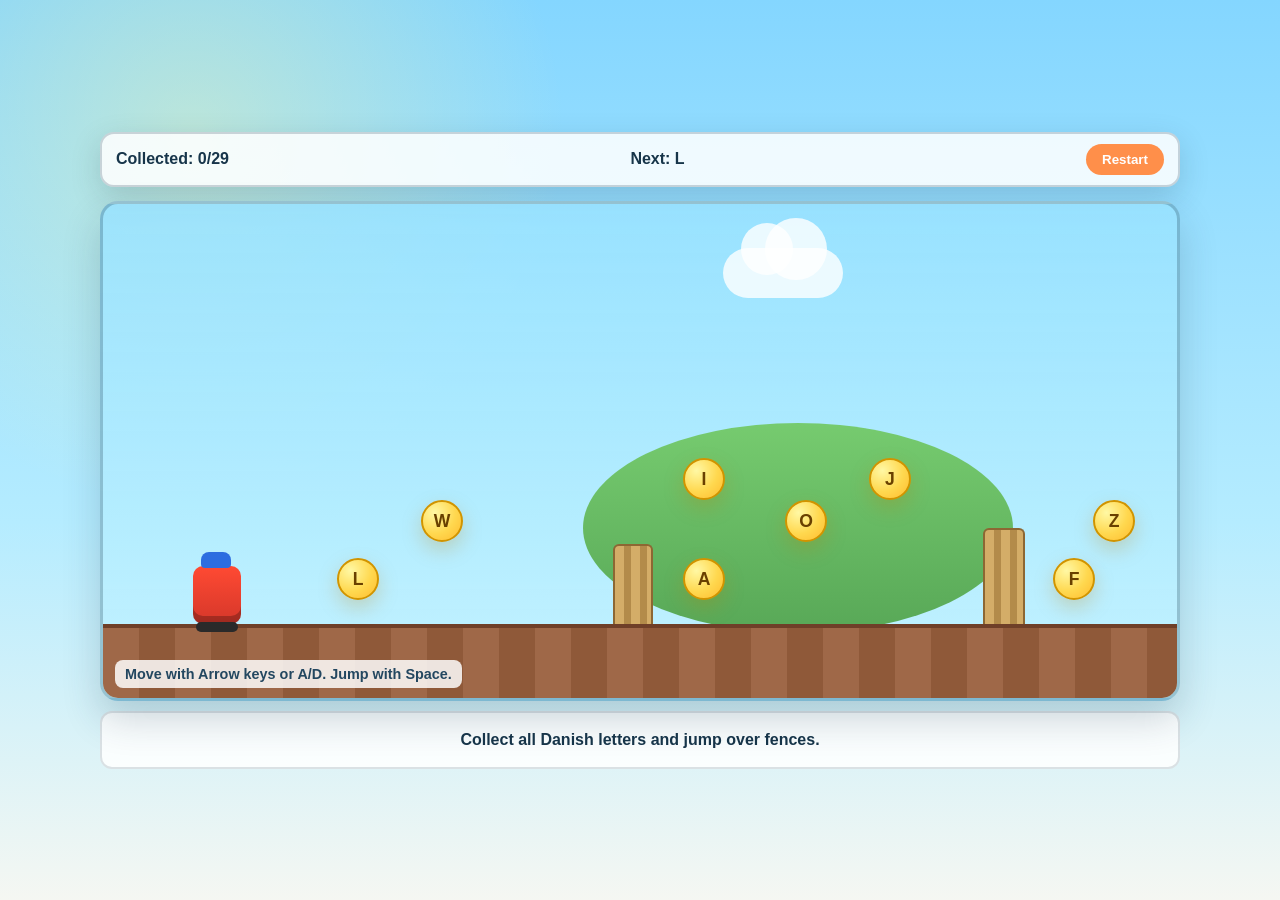
==== letter-mario.html @ a09ab99d "letter-mario.html" ====
<!DOCTYPE html>
<html lang="en">
<head>
    <meta charset="UTF-8">
    <meta name="viewport" content="width=device-width, initial-scale=1.0">
    <title>Letter Mario Quest</title>
    <link rel="stylesheet" href="letter-mario.css">
</head>
<body>
    <div class="page">
        <header class="hud">
            <div class="hud-item">Collected: <span id="collectedCount">0</span>/<span id="totalCount">29</span></div>
            <div class="hud-item">Next: <span id="nextLetter">A</span></div>
            <button id="restartBtn" type="button">Restart</button>
        </header>

        <main class="game-shell">
            <div class="game-viewport" id="gameViewport" aria-label="Letter Mario game area">
                <div class="world" id="world">
                    <div class="sky-decor cloud cloud-a"></div>
                    <div class="sky-decor cloud cloud-b"></div>
                    <div class="sky-decor hill hill-a"></div>
                    <div class="sky-decor hill hill-b"></div>
                    <div class="ground" id="ground"></div>
                    <div class="player" id="player" aria-label="Player"></div>
                </div>
                <div class="hint">Move with Arrow keys or A/D. Jump with Space.</div>
            </div>

            <section class="status-panel" id="statusPanel">
                <p id="statusText">Collect all Danish letters from A-Z plus Æ, Ø, Å.</p>
            </section>
        </main>
    </div>

    <audio id="audioPlayer"></audio>
    <script src="letter-mario.js"></script>
</body>
</html>
---- letter-mario.css ----
* {
    box-sizing: border-box;
    margin: 0;
    padding: 0;
}

body {
    min-height: 100vh;
    font-family: "Trebuchet MS", "Segoe UI", sans-serif;
    background:
        radial-gradient(circle at 15% 15%, rgba(255, 245, 163, 0.4), transparent 28%),
        linear-gradient(180deg, #84d6ff 0%, #b5ecff 58%, #f5f7f2 100%);
    display: flex;
    justify-content: center;
    align-items: center;
    color: #17354a;
    padding: 18px;
}

.page {
    width: min(1080px, 100%);
    display: grid;
    gap: 14px;
}

.hud {
    background: rgba(255, 255, 255, 0.86);
    border: 2px solid rgba(23, 53, 74, 0.2);
    border-radius: 14px;
    padding: 10px 14px;
    display: flex;
    align-items: center;
    justify-content: space-between;
    gap: 10px;
    box-shadow: 0 10px 30px rgba(23, 53, 74, 0.18);
}

.hud-item {
    font-weight: 700;
    font-size: 1rem;
}

#restartBtn {
    border: none;
    border-radius: 999px;
    padding: 8px 16px;
    background: #ff8f4a;
    color: #fff;
    font-weight: 800;
    cursor: pointer;
    transition: transform 0.15s ease, filter 0.2s ease;
}

#restartBtn:hover {
    filter: brightness(1.05);
    transform: translateY(-1px);
}

#restartBtn:active {
    transform: translateY(1px);
}

.game-shell {
    display: grid;
    gap: 10px;
}

.game-viewport {
    position: relative;
    width: 100%;
    height: min(72vh, 500px);
    border: 3px solid rgba(23, 53, 74, 0.25);
    border-radius: 18px;
    background:
        linear-gradient(180deg, rgba(152, 226, 255, 0.85), rgba(194, 242, 255, 0.95));
    overflow: hidden;
    box-shadow: 0 18px 38px rgba(23, 53, 74, 0.2);
}

.world {
    position: absolute;
    inset: 0 auto 0 0;
    width: 3600px;
    height: 100%;
    transform: translateX(0);
    will-change: transform;
}

.sky-decor {
    position: absolute;
    pointer-events: none;
}

.cloud {
    width: 120px;
    height: 50px;
    border-radius: 100px;
    background: rgba(255, 255, 255, 0.8);
    filter: blur(0.3px);
}

.cloud::before,
.cloud::after {
    content: "";
    position: absolute;
    background: rgba(255, 255, 255, 0.8);
    border-radius: 100%;
}

.cloud::before {
    width: 52px;
    height: 52px;
    top: -25px;
    left: 18px;
}

.cloud::after {
    width: 62px;
    height: 62px;
    top: -30px;
    right: 16px;
}

.cloud-a {
    top: 44px;
    left: 620px;
    animation: driftA 12s ease-in-out infinite alternate;
}

.cloud-b {
    top: 92px;
    left: 1650px;
    animation: driftB 15s ease-in-out infinite alternate;
}

@keyframes driftA {
    from { transform: translateX(-16px); }
    to { transform: translateX(16px); }
}

@keyframes driftB {
    from { transform: translateX(12px); }
    to { transform: translateX(-12px); }
}

.hill {
    border-radius: 50%;
    bottom: 65px;
}

.hill-a {
    width: 430px;
    height: 210px;
    background: linear-gradient(180deg, #76cb6f 0%, #58a857 100%);
    left: 480px;
}

.hill-b {
    width: 540px;
    height: 260px;
    background: linear-gradient(180deg, #92da77 0%, #65bb65 100%);
    left: 2090px;
}

.ground {
    position: absolute;
    left: 0;
    right: 0;
    bottom: 0;
    height: 74px;
    background:
        repeating-linear-gradient(
            90deg,
            #9f6848 0,
            #9f6848 36px,
            #8f5939 36px,
            #8f5939 72px
        );
    border-top: 4px solid #6f3f28;
}

.player {
    position: absolute;
    width: 48px;
    height: 58px;
    border-radius: 10px;
    background: linear-gradient(180deg, #ff4a33 0%, #d5372a 100%);
    box-shadow: inset 0 -8px rgba(0, 0, 0, 0.25);
    z-index: 8;
}

.player::before {
    content: "";
    position: absolute;
    top: -14px;
    left: 8px;
    width: 30px;
    height: 16px;
    border-radius: 8px 8px 4px 4px;
    background: #2d6de0;
}

.player::after {
    content: "";
    position: absolute;
    bottom: -8px;
    left: 3px;
    width: 42px;
    height: 10px;
    border-radius: 5px;
    background: #2a2a2a;
}

.player.running {
    animation: runBob 0.18s linear infinite alternate;
}

@keyframes runBob {
    from { transform: translateY(0); }
    to { transform: translateY(-3px); }
}

.fence {
    position: absolute;
    border-radius: 6px 6px 0 0;
    background:
        repeating-linear-gradient(
            90deg,
            #d4ad68 0,
            #d4ad68 9px,
            #b38b4a 9px,
            #b38b4a 16px
        );
    border: 2px solid #8d6733;
    border-bottom: none;
    z-index: 6;
}

.pickup {
    position: absolute;
    width: 42px;
    height: 42px;
    border-radius: 50%;
    background: radial-gradient(circle at 30% 28%, #fff8a4 0%, #ffd84f 55%, #ffbc2f 100%);
    border: 2px solid #d19400;
    display: flex;
    align-items: center;
    justify-content: center;
    color: #694000;
    font-weight: 900;
    font-size: 1.1rem;
    text-transform: uppercase;
    z-index: 7;
    box-shadow: 0 8px 20px rgba(193, 124, 0, 0.26);
    animation: floatY 1.4s ease-in-out infinite alternate;
}

.pickup.collected {
    animation: collectPop 0.25s ease forwards;
}

@keyframes floatY {
    from { margin-top: -4px; }
    to { margin-top: 4px; }
}

@keyframes collectPop {
    from { transform: scale(1); opacity: 1; }
    to { transform: scale(1.5); opacity: 0; }
}

.hint {
    position: absolute;
    left: 12px;
    bottom: 10px;
    background: rgba(255, 255, 255, 0.84);
    border-radius: 8px;
    padding: 6px 10px;
    font-size: 0.9rem;
    font-weight: 700;
    color: #234760;
    z-index: 9;
}

.status-panel {
    background: rgba(255, 255, 255, 0.86);
    border-radius: 12px;
    border: 2px solid rgba(23, 53, 74, 0.14);
    min-height: 58px;
    display: flex;
    align-items: center;
    justify-content: center;
    text-align: center;
    padding: 10px;
    font-weight: 700;
}

.win-overlay {
    position: absolute;
    inset: 0;
    background: rgba(0, 41, 62, 0.56);
    display: grid;
    place-items: center;
    z-index: 20;
}

.win-card {
    width: min(460px, 92%);
    background: #ffffff;
    border-radius: 18px;
    padding: 24px;
    text-align: center;
    border: 3px solid #2a9c69;
}

.win-card h2 {
    color: #1c7f54;
    margin-bottom: 10px;
}

.win-card p {
    margin-bottom: 16px;
    color: #2a4556;
    font-weight: 700;
}

.win-card button {
    border: none;
    border-radius: 999px;
    padding: 10px 18px;
    background: #2a9c69;
    color: #fff;
    font-weight: 800;
    cursor: pointer;
}

@media (max-width: 800px) {
    body {
        padding: 10px;
    }

    .hud {
        flex-wrap: wrap;
        justify-content: center;
    }

    .game-viewport {
        height: min(72vh, 420px);
    }

    .hint {
        font-size: 0.8rem;
    }
}
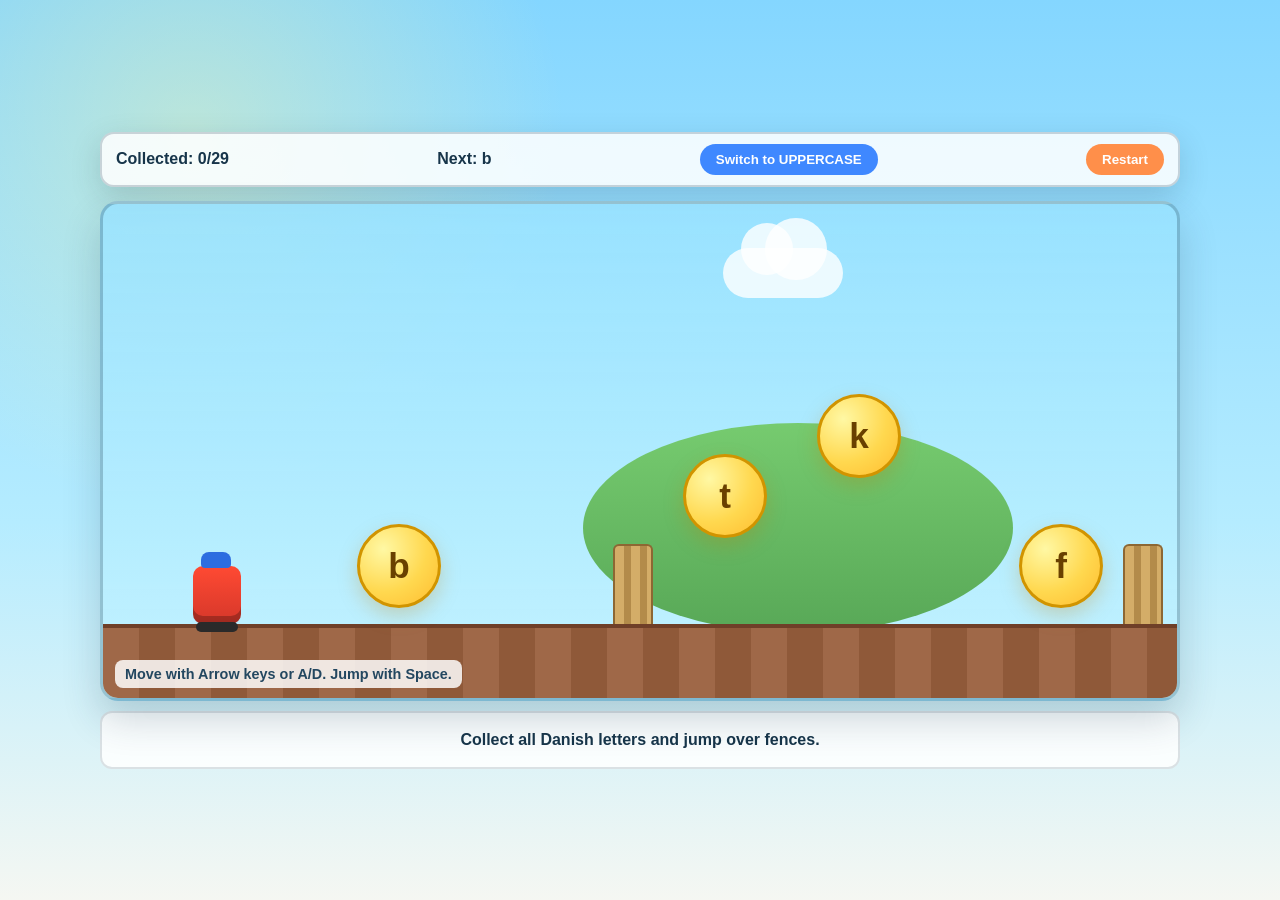
==== commit 28d1790f: "mario" ====
--- a/letter-mario.html
+++ b/letter-mario.html
@@ -11,6 +11,7 @@
         <header class="hud">
             <div class="hud-item">Collected: <span id="collectedCount">0</span>/<span id="totalCount">29</span></div>
             <div class="hud-item">Next: <span id="nextLetter">A</span></div>
+            <button id="toggleCaseBtn" type="button">Switch to UPPERCASE</button>
             <button id="restartBtn" type="button">Restart</button>
         </header>
 
@@ -24,6 +25,7 @@
                     <div class="ground" id="ground"></div>
                     <div class="player" id="player" aria-label="Player"></div>
                 </div>
+                <div class="pickup-preview" id="pickupPreview" aria-live="polite"></div>
                 <div class="hint">Move with Arrow keys or A/D. Jump with Space.</div>
             </div>
 
--- a/letter-mario.css
+++ b/letter-mario.css
@@ -49,6 +49,26 @@
     font-weight: 800;
     cursor: pointer;
     transition: transform 0.15s ease, filter 0.2s ease;
+}
+
+#toggleCaseBtn {
+    border: none;
+    border-radius: 999px;
+    padding: 8px 16px;
+    background: #3f88ff;
+    color: #fff;
+    font-weight: 800;
+    cursor: pointer;
+    transition: transform 0.15s ease, filter 0.2s ease;
+}
+
+#toggleCaseBtn:hover {
+    filter: brightness(1.05);
+    transform: translateY(-1px);
+}
+
+#toggleCaseBtn:active {
+    transform: translateY(1px);
 }
 
 #restartBtn:hover {
@@ -238,18 +258,17 @@
 
 .pickup {
     position: absolute;
-    width: 42px;
-    height: 42px;
+    width: 84px;
+    height: 84px;
     border-radius: 50%;
     background: radial-gradient(circle at 30% 28%, #fff8a4 0%, #ffd84f 55%, #ffbc2f 100%);
-    border: 2px solid #d19400;
+    border: 3px solid #d19400;
     display: flex;
     align-items: center;
     justify-content: center;
     color: #694000;
     font-weight: 900;
-    font-size: 1.1rem;
-    text-transform: uppercase;
+    font-size: 2.2rem;
     z-index: 7;
     box-shadow: 0 8px 20px rgba(193, 124, 0, 0.26);
     animation: floatY 1.4s ease-in-out infinite alternate;
@@ -260,8 +279,37 @@
 }
 
 @keyframes floatY {
-    from { margin-top: -4px; }
-    to { margin-top: 4px; }
+    from { margin-top: -6px; }
+    to { margin-top: 6px; }
+}
+
+.pickup-preview {
+    position: absolute;
+    top: 16px;
+    left: 50%;
+    width: 140px;
+    height: 140px;
+    margin-left: -70px;
+    border-radius: 50%;
+    background: radial-gradient(circle at 30% 28%, #fffbd3 0%, #ffe070 58%, #ffc842 100%);
+    border: 4px solid #cc9600;
+    color: #5f3d00;
+    font-size: 4rem;
+    font-weight: 900;
+    display: flex;
+    align-items: center;
+    justify-content: center;
+    box-shadow: 0 14px 30px rgba(30, 64, 84, 0.35);
+    opacity: 0;
+    transform: scale(0.8);
+    transition: opacity 0.2s ease, transform 0.2s ease;
+    z-index: 12;
+    pointer-events: none;
+}
+
+.pickup-preview.visible {
+    opacity: 1;
+    transform: scale(1);
 }
 
 @keyframes collectPop {
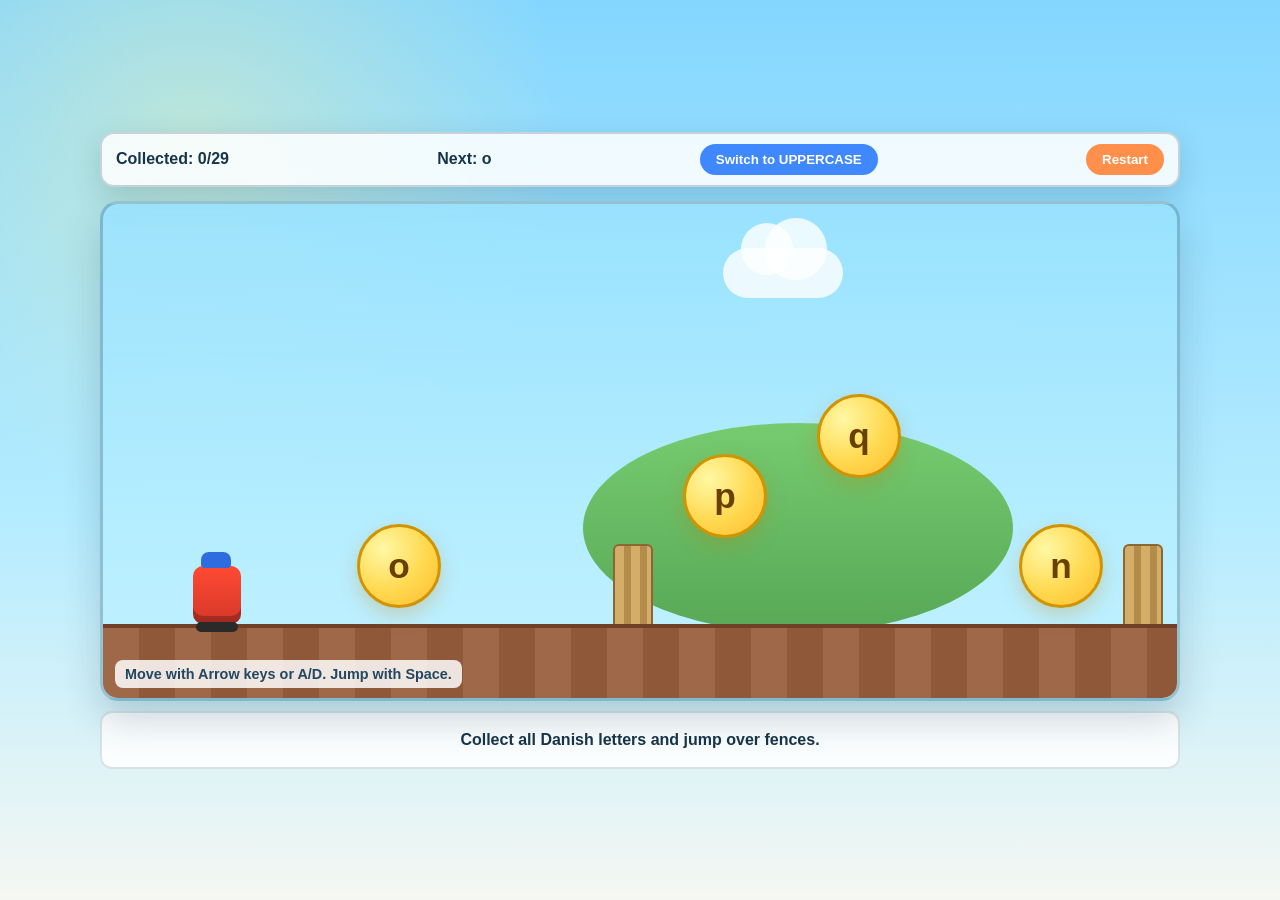
==== commit 43057d66: "mpv" ====
--- a/letter-mario.html
+++ b/letter-mario.html
@@ -36,6 +36,7 @@
     </div>
 
     <audio id="audioPlayer"></audio>
+    <script src="disable-right-click.js"></script>
     <script src="letter-mario.js"></script>
 </body>
 </html>
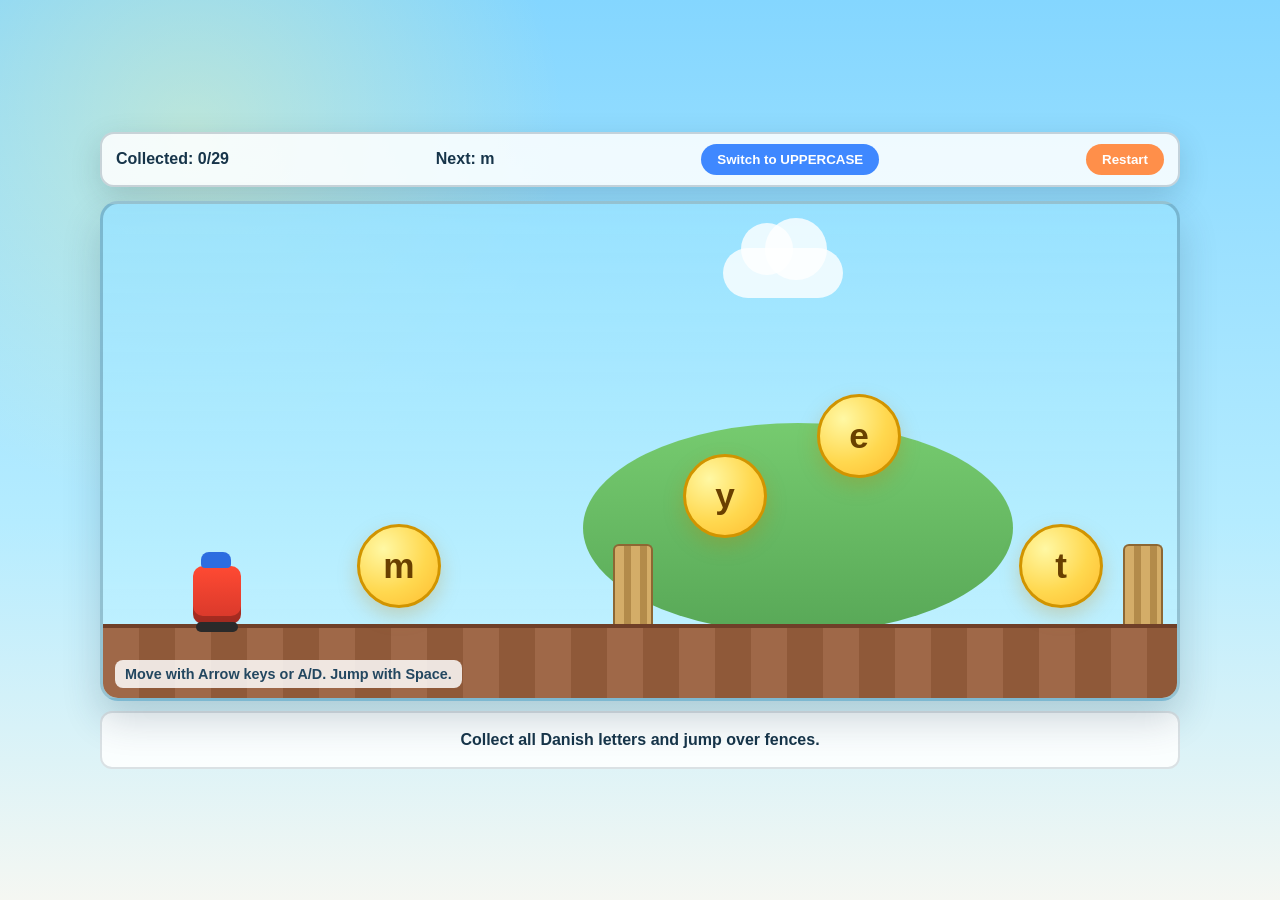
==== commit baaa8240: "mobile support" ====
--- a/letter-mario.html
+++ b/letter-mario.html
@@ -27,6 +27,11 @@
                 </div>
                 <div class="pickup-preview" id="pickupPreview" aria-live="polite"></div>
                 <div class="hint">Move with Arrow keys or A/D. Jump with Space.</div>
+                <div class="mobile-controls" id="mobileControls" aria-label="Mobile game controls">
+                    <button class="control-btn" id="moveLeftBtn" type="button" aria-label="Move left">&#x2190;</button>
+                    <button class="control-btn" id="jumpBtn" type="button" aria-label="Jump">&#x2191;</button>
+                    <button class="control-btn" id="moveRightBtn" type="button" aria-label="Move right">&#x2192;</button>
+                </div>
             </div>
 
             <section class="status-panel" id="statusPanel">
--- a/letter-mario.css
+++ b/letter-mario.css
@@ -330,6 +330,50 @@
     z-index: 9;
 }
 
+.mobile-controls {
+    position: absolute;
+    left: 50%;
+    bottom: 12px;
+    transform: translateX(-50%);
+    display: none;
+    gap: 14px;
+    z-index: 14;
+    pointer-events: auto;
+}
+
+.control-btn {
+    width: 74px;
+    height: 74px;
+    border-radius: 50%;
+    border: 3px solid rgba(24, 53, 69, 0.45);
+    background: radial-gradient(circle at 28% 25%, #ffffff 0%, #dceef9 68%, #bddbea 100%);
+    color: #1c435c;
+    font-size: 2rem;
+    font-weight: 900;
+    line-height: 1;
+    display: grid;
+    place-items: center;
+    box-shadow: 0 8px 18px rgba(20, 45, 62, 0.33);
+    touch-action: none;
+    -webkit-user-select: none;
+    user-select: none;
+}
+
+.control-btn:active {
+    transform: scale(0.96);
+}
+
+.control-btn.is-pressed {
+    background: radial-gradient(circle at 28% 25%, #f7fdff 0%, #c4e4f4 68%, #a9d3e6 100%);
+    box-shadow: 0 4px 10px rgba(20, 45, 62, 0.35);
+}
+
+@media (hover: none) and (pointer: coarse) {
+    .mobile-controls {
+        display: flex;
+    }
+}
+
 .status-panel {
     background: rgba(255, 255, 255, 0.86);
     border-radius: 12px;
@@ -384,19 +428,63 @@
 
 @media (max-width: 800px) {
     body {
-        padding: 10px;
+        padding: 0;
+        align-items: stretch;
+    }
+
+    .page {
+        width: 100%;
+        min-height: 100vh;
+        gap: 0;
     }
 
     .hud {
+        position: fixed;
+        top: 8px;
+        left: 8px;
+        right: 8px;
+        z-index: 24;
         flex-wrap: wrap;
         justify-content: center;
+        background: rgba(255, 255, 255, 0.7);
+    }
+
+    .status-panel {
+        position: fixed;
+        top: 94px;
+        left: 8px;
+        right: 8px;
+        z-index: 23;
+        min-height: 0;
+        padding: 8px 10px;
+        background: rgba(255, 255, 255, 0.7);
+    }
+
+    .game-shell {
+        min-height: 100vh;
     }
 
     .game-viewport {
-        height: min(72vh, 420px);
+        height: 100dvh;
+        border-radius: 0;
+        border-left: none;
+        border-right: none;
+    }
+
+    .mobile-controls {
+        display: flex;
+        bottom: calc(env(safe-area-inset-bottom, 0px) + 10px);
     }
 
     .hint {
         font-size: 0.8rem;
-    }
-}
+        top: 148px;
+        bottom: auto;
+        background: rgba(255, 255, 255, 0.7);
+        z-index: 22;
+    }
+
+    .pickup-preview {
+        top: 210px;
+    }
+}
